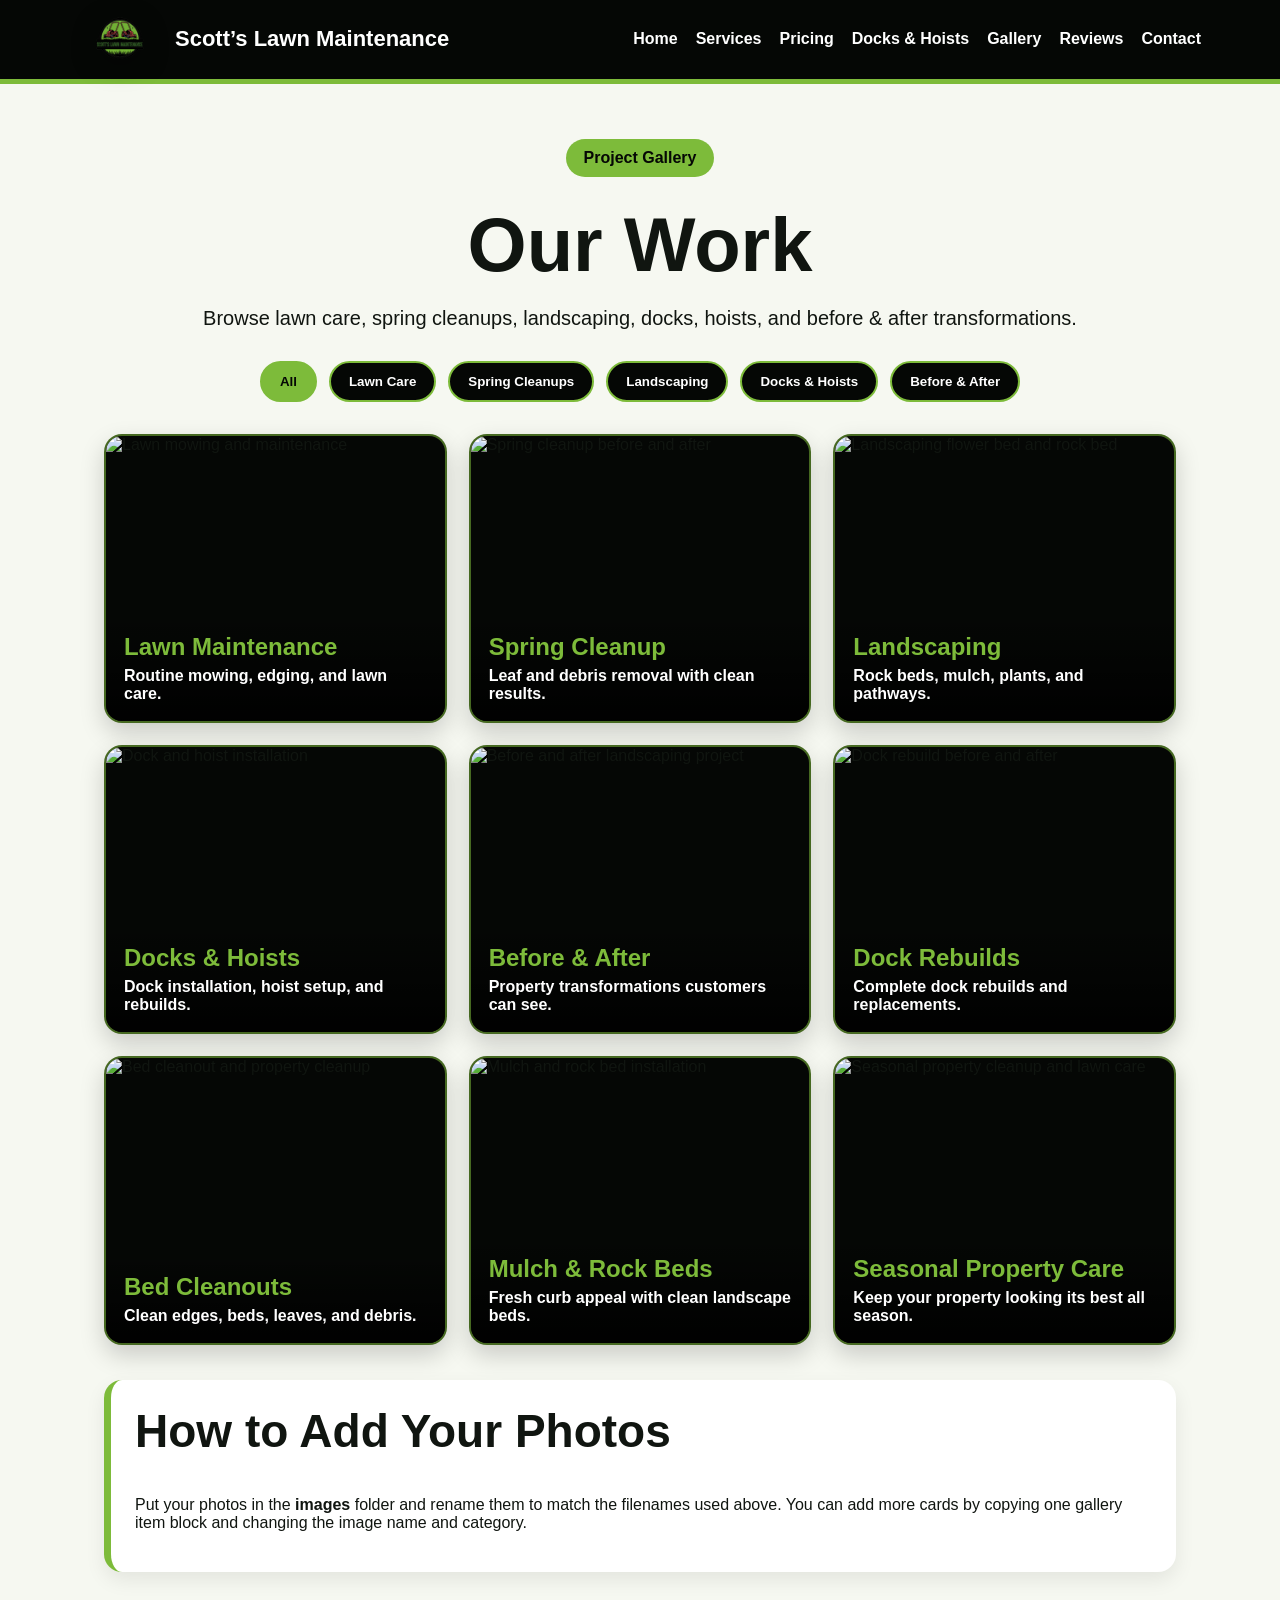
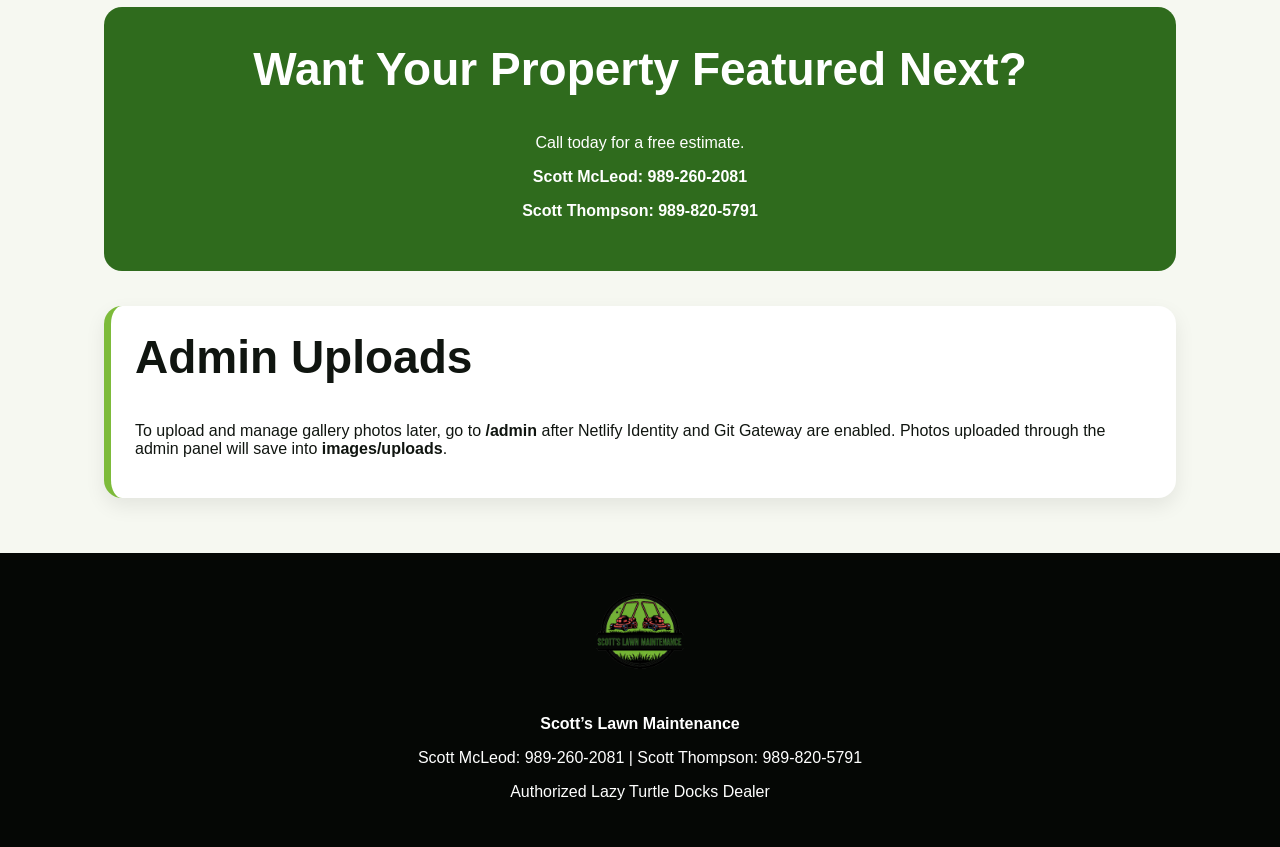
==== gallery.html @ 6bc8e344 "Add files via upload" ====
<!DOCTYPE html>
<html lang="en">
<head>
  <meta charset="UTF-8">
  <meta name="viewport" content="width=device-width, initial-scale=1.0">
  <title>Gallery | Scott’s Lawn Maintenance</title>
  <meta name="description" content="View Scott’s Lawn Maintenance project photos including lawn care, spring cleanups, landscaping, docks, hoists, and before and after transformations.">
  <link rel="stylesheet" href="style.css">
  <script src="https://identity.netlify.com/v1/netlify-identity-widget.js"></script>
</head>
<body>
<header class="header">
  <div class="header-inner">
    <a class="logo-wrap" href="index.html">
      <img src="images/logo.png" alt="Scott’s Lawn Maintenance logo">
      <span>Scott’s Lawn Maintenance</span>
    </a>

    <button class="menu-btn" id="menuBtn">☰</button>

    <nav class="nav" id="navMenu">
      <a href="index.html">Home</a>
      <a href="services.html">Services</a>
      <a href="pricing.html">Pricing</a>
      <a href="docks-hoists.html">Docks & Hoists</a>
      <a href="gallery.html">Gallery</a>
      <a href="reviews.html">Reviews</a>
      <a href="contact.html">Contact</a>
    </nav>
  </div>
</header>

<main class="section">
  <div class="gallery-hero">
    <span class="badge">Project Gallery</span>
    <h1>Our Work</h1>
    <p class="lead">
      Browse lawn care, spring cleanups, landscaping, docks, hoists, and before & after transformations.
    </p>
  </div>

  <div class="gallery-filters">
    <button class="filter-btn active" data-filter="all">All</button>
    <button class="filter-btn" data-filter="lawn">Lawn Care</button>
    <button class="filter-btn" data-filter="cleanup">Spring Cleanups</button>
    <button class="filter-btn" data-filter="landscape">Landscaping</button>
    <button class="filter-btn" data-filter="dock">Docks & Hoists</button>
    <button class="filter-btn" data-filter="beforeafter">Before & After</button>
  </div>

  <section class="gallery-grid-pro">
    <article class="gallery-item" data-category="lawn">
      <img src="images/gallery-lawn-1.jpg" alt="Lawn mowing and maintenance">
      <div class="gallery-caption">
        <h3>Lawn Maintenance</h3>
        <p>Routine mowing, edging, and lawn care.</p>
      </div>
    </article>

    <article class="gallery-item" data-category="cleanup beforeafter">
      <img src="images/gallery-cleanup-before-after-1.jpg" alt="Spring cleanup before and after">
      <div class="gallery-caption">
        <h3>Spring Cleanup</h3>
        <p>Leaf and debris removal with clean results.</p>
      </div>
    </article>

    <article class="gallery-item" data-category="landscape">
      <img src="images/gallery-landscaping-1.jpg" alt="Landscaping flower bed and rock bed">
      <div class="gallery-caption">
        <h3>Landscaping</h3>
        <p>Rock beds, mulch, plants, and pathways.</p>
      </div>
    </article>

    <article class="gallery-item" data-category="dock">
      <img src="images/gallery-dock-1.jpg" alt="Dock and hoist installation">
      <div class="gallery-caption">
        <h3>Docks & Hoists</h3>
        <p>Dock installation, hoist setup, and rebuilds.</p>
      </div>
    </article>

    <article class="gallery-item" data-category="landscape beforeafter">
      <img src="images/gallery-before-after-1.jpg" alt="Before and after landscaping project">
      <div class="gallery-caption">
        <h3>Before & After</h3>
        <p>Property transformations customers can see.</p>
      </div>
    </article>

    <article class="gallery-item" data-category="dock beforeafter">
      <img src="images/gallery-dock-rebuild-1.jpg" alt="Dock rebuild before and after">
      <div class="gallery-caption">
        <h3>Dock Rebuilds</h3>
        <p>Complete dock rebuilds and replacements.</p>
      </div>
    </article>

    <article class="gallery-item" data-category="cleanup">
      <img src="images/gallery-cleanup-2.jpg" alt="Bed cleanout and property cleanup">
      <div class="gallery-caption">
        <h3>Bed Cleanouts</h3>
        <p>Clean edges, beds, leaves, and debris.</p>
      </div>
    </article>

    <article class="gallery-item" data-category="landscape">
      <img src="images/gallery-mulch-rock-1.jpg" alt="Mulch and rock bed installation">
      <div class="gallery-caption">
        <h3>Mulch & Rock Beds</h3>
        <p>Fresh curb appeal with clean landscape beds.</p>
      </div>
    </article>

    <article class="gallery-item" data-category="lawn cleanup">
      <img src="images/gallery-seasonal-1.jpg" alt="Seasonal property cleanup and lawn care">
      <div class="gallery-caption">
        <h3>Seasonal Property Care</h3>
        <p>Keep your property looking its best all season.</p>
      </div>
    </article>
  </section>

  <div class="gallery-note">
    <h2>How to Add Your Photos</h2>
    <p>
      Put your photos in the <strong>images</strong> folder and rename them to match the filenames used above.
      You can add more cards by copying one gallery item block and changing the image name and category.
    </p>
  </div>

  <div class="contact-strip gallery-cta">
    <h2>Want Your Property Featured Next?</h2>
    <p>Call today for a free estimate.</p>
    <p><a href="tel:9892602081">Scott McLeod: 989-260-2081</a></p>
    <p><a href="tel:9898205791">Scott Thompson: 989-820-5791</a></p>
  </div>

  <div class="gallery-note">
    <h2>Admin Uploads</h2>
    <p>
      To upload and manage gallery photos later, go to <strong>/admin</strong> after Netlify Identity and Git Gateway are enabled.
      Photos uploaded through the admin panel will save into <strong>images/uploads</strong>.
    </p>
  </div>

</main>

<footer>
  <img src="images/logo.png" alt="Scott’s Lawn Maintenance logo">
  <p><strong>Scott’s Lawn Maintenance</strong></p>
  <p>Scott McLeod: 989-260-2081 | Scott Thompson: 989-820-5791</p>
  <p>Authorized Lazy Turtle Docks Dealer</p>
</footer>
<script src="script.js"></script>

<script>
  if (window.netlifyIdentity) {
    window.netlifyIdentity.on("init", user => {
      if (!user && window.location.hash.includes("invite_token")) {
        window.netlifyIdentity.open("signup");
      }
    });
  }
</script>

</body>
</html>
---- style.css ----
:root{
  --black:#050705;
  --dark:#101510;
  --green:#7DBB3A;
  --green-dark:#2F6B1D;
  --red:#D84A4A;
  --white:#ffffff;
  --cream:#f6f8f1;
  --gray:#dfe7d6;
  --gold:#f4d35e;
}

*{box-sizing:border-box}

body{
  margin:0;
  font-family:Arial, Helvetica, sans-serif;
  background:var(--cream);
  color:var(--dark);
}

a{color:var(--green-dark)}

.header{
  background:var(--black);
  border-bottom:5px solid var(--green);
  position:sticky;
  top:0;
  z-index:100;
}

.header-inner{
  max-width:1250px;
  margin:auto;
  padding:12px 5%;
  display:flex;
  align-items:center;
  justify-content:space-between;
  gap:20px;
}

.logo-wrap{
  display:flex;
  align-items:center;
  gap:14px;
  color:var(--white);
  text-decoration:none;
  font-weight:900;
  font-size:22px;
}

.logo-wrap img{
  width:82px;
  height:auto;
  filter:drop-shadow(0 6px 12px rgba(0,0,0,.5));
}

.nav{
  display:flex;
  gap:18px;
  flex-wrap:wrap;
}

.nav a{
  color:var(--white);
  text-decoration:none;
  font-weight:800;
}

.nav a:hover{
  color:var(--green);
}

.menu-btn{
  display:none;
  background:var(--green);
  border:none;
  padding:10px 14px;
  border-radius:8px;
  font-size:24px;
  font-weight:900;
}

.flood-banner{
  background:linear-gradient(90deg,var(--green-dark),var(--green));
  color:white;
  text-align:center;
  padding:10px 5%;
  font-weight:900;
  letter-spacing:.3px;
}

.flood-banner a{
  color:white;
  text-decoration:underline;
}

.hero{
  min-height:82vh;
  display:flex;
  align-items:center;
  justify-content:center;
  text-align:center;
  padding:70px 5%;
  color:var(--white);
  background:
    linear-gradient(rgba(0,0,0,.70),rgba(0,0,0,.62)),
    radial-gradient(circle at top left,rgba(125,187,58,.32),transparent 38%),
    radial-gradient(circle at bottom right,rgba(47,107,29,.4),transparent 45%),
    url("images/hero.jpg");
  background-size:cover;
  background-position:center;
}

.hero-box{
  max-width:1050px;
}

.hero-logo{
  width:min(760px, 94vw);
  margin:0 auto 24px;
  filter:drop-shadow(0 12px 24px rgba(0,0,0,.65));
}

.eyebrow{
  display:inline-block;
  background:var(--green);
  color:var(--black);
  padding:9px 18px;
  border-radius:999px;
  font-weight:900;
  letter-spacing:.5px;
}

h1{
  font-size:clamp(38px,7vw,76px);
  line-height:1;
  margin:16px 0;
}

h2{
  font-size:clamp(30px,4vw,46px);
  margin-top:0;
}

.hero p,.lead{
  font-size:20px;
  line-height:1.5;
}

.btn-row{
  display:flex;
  justify-content:center;
  gap:14px;
  flex-wrap:wrap;
  margin-top:28px;
}

.btn{
  display:inline-block;
  padding:14px 22px;
  border-radius:10px;
  font-weight:900;
  text-decoration:none;
  border:none;
  cursor:pointer;
}

.btn-primary{
  background:var(--green);
  color:var(--black);
}

.btn-outline{
  border:2px solid var(--white);
  color:var(--white);
}

.section{
  max-width:1200px;
  margin:auto;
  padding:55px 5%;
}

.section-dark{
  background:var(--black);
  color:var(--white);
  max-width:none;
}

.section-dark .section-inner{
  max-width:1200px;
  margin:auto;
}

.cards{
  display:grid;
  grid-template-columns:repeat(3,1fr);
  gap:22px;
}

.card{
  background:var(--white);
  padding:26px;
  border-radius:18px;
  box-shadow:0 10px 24px rgba(0,0,0,.12);
  border-top:7px solid var(--green);
}

.card img{
  width:100%;
  border-radius:12px;
}

.card h3{
  color:var(--green-dark);
  margin-top:0;
  font-size:24px;
}

.badge{
  display:inline-block;
  background:var(--green);
  color:var(--black);
  padding:10px 18px;
  border-radius:999px;
  font-weight:900;
  margin-bottom:14px;
}

.split{
  display:grid;
  grid-template-columns:1fr 1fr;
  gap:26px;
  align-items:center;
}

.feature-list{
  list-style:none;
  padding:0;
  margin:0;
}

.feature-list li{
  margin:12px 0;
  font-size:20px;
  font-weight:800;
}

.feature-list li::before{
  content:"✔";
  color:var(--green);
  margin-right:10px;
}

.contact-strip{
  background:var(--green-dark);
  color:var(--white);
  text-align:center;
  padding:35px 5%;
}

.contact-strip a{
  color:var(--white);
  font-weight:900;
  text-decoration:none;
}

input, select, textarea{
  width:100%;
  padding:13px;
  border-radius:10px;
  border:1px solid #cbd4c0;
  margin:7px 0 15px;
  font-size:16px;
}

label{
  font-weight:900;
}

.result{
  font-size:26px;
  color:var(--green-dark);
  font-weight:900;
}

footer{
  background:var(--black);
  color:var(--white);
  text-align:center;
  padding:30px 5%;
}

footer img{
  width:150px;
  margin:0 auto 12px;
}

@media(max-width:850px){
  .menu-btn{display:block}
  .nav{
    display:none;
    width:100%;
    flex-direction:column;
    background:#121812;
    padding:15px;
    border-radius:12px;
  }
  .nav.open{display:flex}
  .header-inner{flex-wrap:wrap}
  .cards,.split{grid-template-columns:1fr}
  .hero-logo{width:min(440px, 96vw)}
}



/* Professional Gallery Page */
.gallery-hero{
  text-align:center;
  max-width:900px;
  margin:0 auto 28px;
}

.gallery-filters{
  display:flex;
  justify-content:center;
  gap:12px;
  flex-wrap:wrap;
  margin:24px 0 32px;
}

.filter-btn{
  border:2px solid var(--green);
  background:var(--black);
  color:var(--white);
  padding:11px 18px;
  border-radius:999px;
  font-weight:900;
  cursor:pointer;
  transition:.2s ease;
}

.filter-btn:hover,
.filter-btn.active{
  background:var(--green);
  color:var(--black);
}

.gallery-grid-pro{
  display:grid;
  grid-template-columns:repeat(3, 1fr);
  gap:22px;
}

.gallery-item{
  position:relative;
  overflow:hidden;
  border-radius:18px;
  background:var(--black);
  box-shadow:0 10px 24px rgba(0,0,0,.18);
  border:2px solid rgba(125,187,58,.55);
  min-height:285px;
}

.gallery-item img{
  width:100%;
  height:285px;
  object-fit:cover;
  display:block;
  transition:transform .35s ease, opacity .35s ease;
}

.gallery-item:hover img{
  transform:scale(1.06);
  opacity:.82;
}

.gallery-caption{
  position:absolute;
  left:0;
  right:0;
  bottom:0;
  padding:18px;
  color:var(--white);
  background:linear-gradient(transparent, rgba(0,0,0,.92));
}

.gallery-caption h3{
  margin:0 0 6px;
  color:var(--green);
  font-size:24px;
}

.gallery-caption p{
  margin:0;
  font-weight:700;
}

.gallery-item.hide{
  display:none;
}

.gallery-note{
  margin-top:35px;
  background:var(--white);
  padding:24px;
  border-radius:18px;
  border-left:7px solid var(--green);
  box-shadow:0 8px 20px rgba(0,0,0,.08);
}

.gallery-cta{
  margin-top:35px;
  border-radius:18px;
}

@media(max-width:900px){
  .gallery-grid-pro{
    grid-template-columns:repeat(2, 1fr);
  }
}

@media(max-width:620px){
  .gallery-grid-pro{
    grid-template-columns:1fr;
  }

  .gallery-item img{
    height:260px;
  }
}
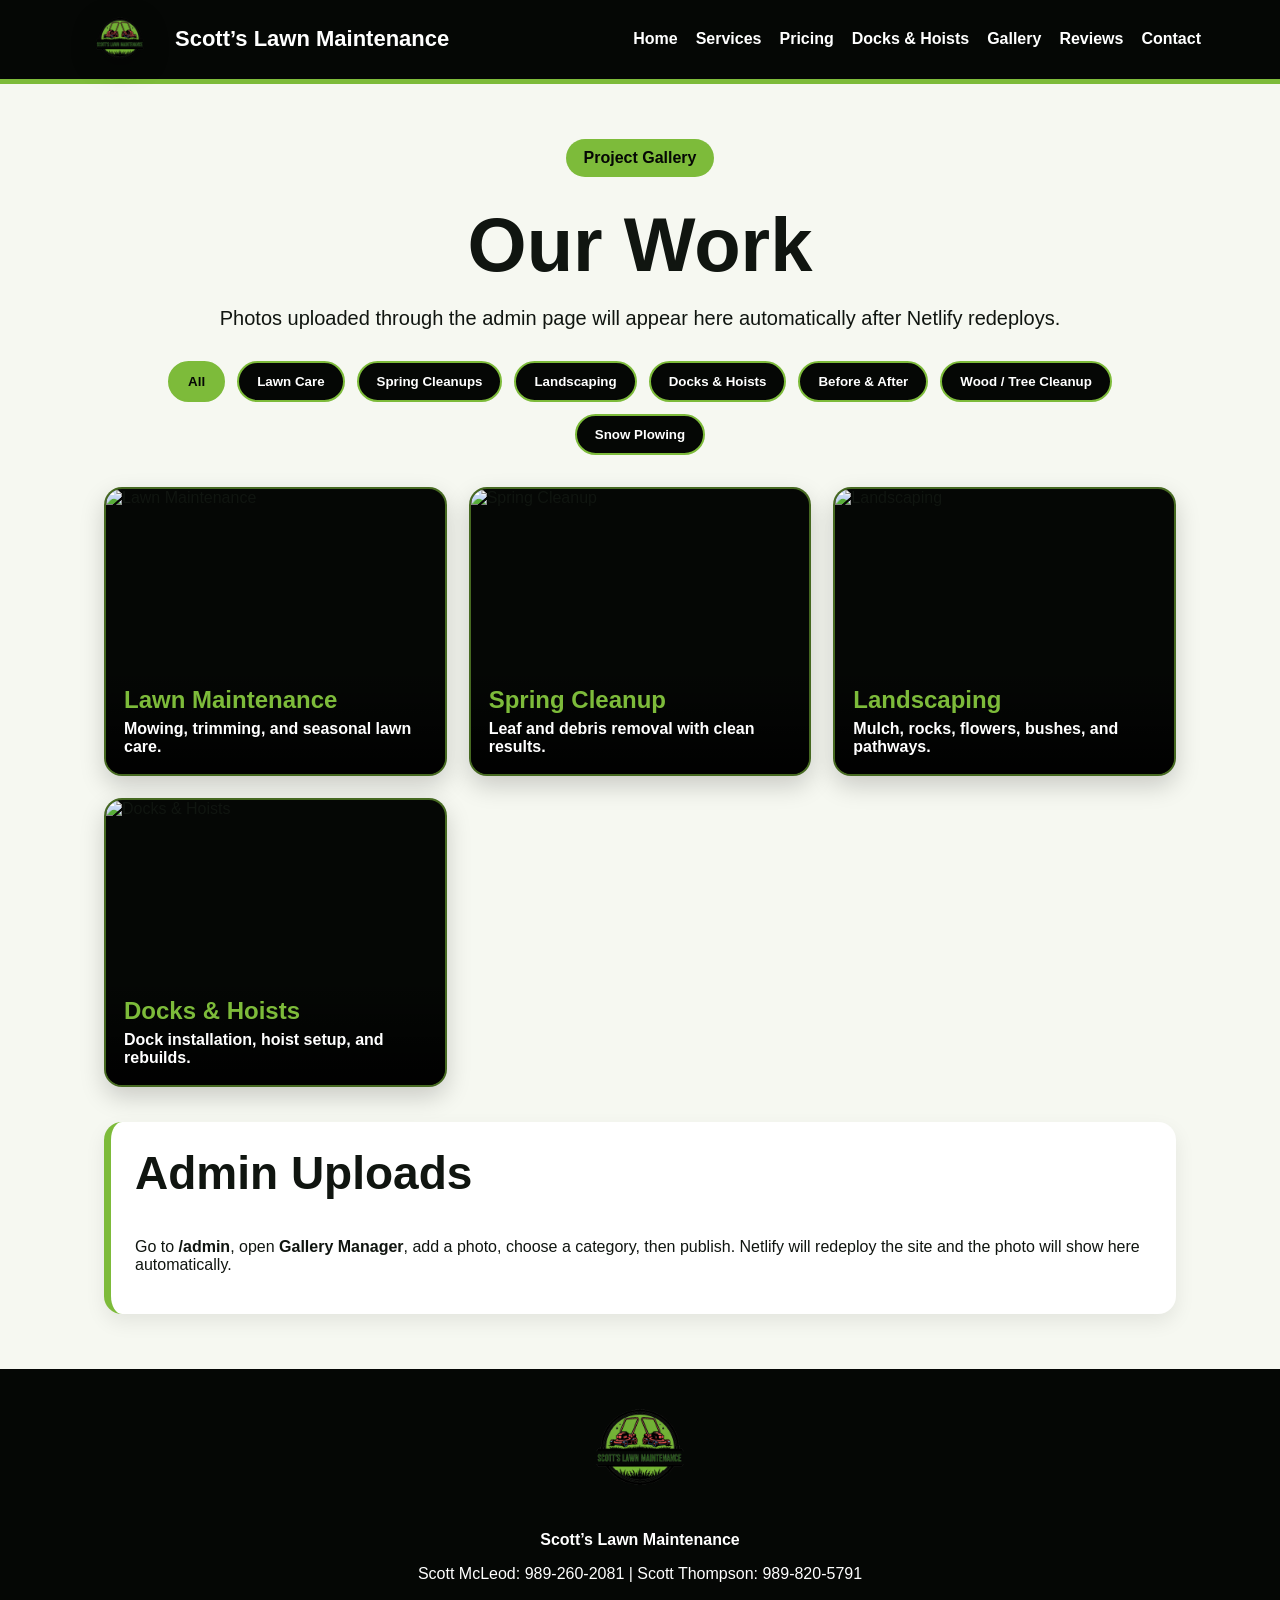
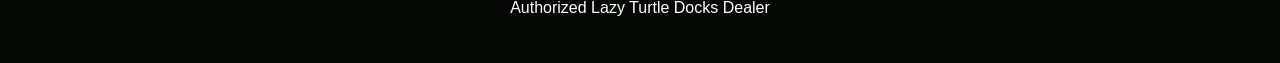
==== commit ae25a8ad: "Add files via upload" ====
--- a/gallery.html
+++ b/gallery.html
@@ -4,7 +4,7 @@
   <meta charset="UTF-8">
   <meta name="viewport" content="width=device-width, initial-scale=1.0">
   <title>Gallery | Scott’s Lawn Maintenance</title>
-  <meta name="description" content="View Scott’s Lawn Maintenance project photos including lawn care, spring cleanups, landscaping, docks, hoists, and before and after transformations.">
+  <meta name="description" content="Scott’s Lawn Maintenance project gallery for lawn care, spring cleanups, landscaping, docks, hoists, and before and after projects.">
   <link rel="stylesheet" href="style.css">
   <script src="https://identity.netlify.com/v1/netlify-identity-widget.js"></script>
 </head>
@@ -16,7 +16,7 @@
       <span>Scott’s Lawn Maintenance</span>
     </a>
 
-    <button class="menu-btn" id="menuBtn">☰</button>
+    <button class="menu-btn" id="menuBtn" type="button">☰</button>
 
     <nav class="nav" id="navMenu">
       <a href="index.html">Home</a>
@@ -34,9 +34,7 @@
   <div class="gallery-hero">
     <span class="badge">Project Gallery</span>
     <h1>Our Work</h1>
-    <p class="lead">
-      Browse lawn care, spring cleanups, landscaping, docks, hoists, and before & after transformations.
-    </p>
+    <p class="lead">Photos uploaded through the admin page will appear here automatically after Netlify redeploys.</p>
   </div>
 
   <div class="gallery-filters">
@@ -46,105 +44,21 @@
     <button class="filter-btn" data-filter="landscape">Landscaping</button>
     <button class="filter-btn" data-filter="dock">Docks & Hoists</button>
     <button class="filter-btn" data-filter="beforeafter">Before & After</button>
+    <button class="filter-btn" data-filter="wood">Wood / Tree Cleanup</button>
+    <button class="filter-btn" data-filter="snow">Snow Plowing</button>
   </div>
 
-  <section class="gallery-grid-pro">
-    <article class="gallery-item" data-category="lawn">
-      <img src="images/gallery-lawn-1.jpg" alt="Lawn mowing and maintenance">
-      <div class="gallery-caption">
-        <h3>Lawn Maintenance</h3>
-        <p>Routine mowing, edging, and lawn care.</p>
-      </div>
-    </article>
-
-    <article class="gallery-item" data-category="cleanup beforeafter">
-      <img src="images/gallery-cleanup-before-after-1.jpg" alt="Spring cleanup before and after">
-      <div class="gallery-caption">
-        <h3>Spring Cleanup</h3>
-        <p>Leaf and debris removal with clean results.</p>
-      </div>
-    </article>
-
-    <article class="gallery-item" data-category="landscape">
-      <img src="images/gallery-landscaping-1.jpg" alt="Landscaping flower bed and rock bed">
-      <div class="gallery-caption">
-        <h3>Landscaping</h3>
-        <p>Rock beds, mulch, plants, and pathways.</p>
-      </div>
-    </article>
-
-    <article class="gallery-item" data-category="dock">
-      <img src="images/gallery-dock-1.jpg" alt="Dock and hoist installation">
-      <div class="gallery-caption">
-        <h3>Docks & Hoists</h3>
-        <p>Dock installation, hoist setup, and rebuilds.</p>
-      </div>
-    </article>
-
-    <article class="gallery-item" data-category="landscape beforeafter">
-      <img src="images/gallery-before-after-1.jpg" alt="Before and after landscaping project">
-      <div class="gallery-caption">
-        <h3>Before & After</h3>
-        <p>Property transformations customers can see.</p>
-      </div>
-    </article>
-
-    <article class="gallery-item" data-category="dock beforeafter">
-      <img src="images/gallery-dock-rebuild-1.jpg" alt="Dock rebuild before and after">
-      <div class="gallery-caption">
-        <h3>Dock Rebuilds</h3>
-        <p>Complete dock rebuilds and replacements.</p>
-      </div>
-    </article>
-
-    <article class="gallery-item" data-category="cleanup">
-      <img src="images/gallery-cleanup-2.jpg" alt="Bed cleanout and property cleanup">
-      <div class="gallery-caption">
-        <h3>Bed Cleanouts</h3>
-        <p>Clean edges, beds, leaves, and debris.</p>
-      </div>
-    </article>
-
-    <article class="gallery-item" data-category="landscape">
-      <img src="images/gallery-mulch-rock-1.jpg" alt="Mulch and rock bed installation">
-      <div class="gallery-caption">
-        <h3>Mulch & Rock Beds</h3>
-        <p>Fresh curb appeal with clean landscape beds.</p>
-      </div>
-    </article>
-
-    <article class="gallery-item" data-category="lawn cleanup">
-      <img src="images/gallery-seasonal-1.jpg" alt="Seasonal property cleanup and lawn care">
-      <div class="gallery-caption">
-        <h3>Seasonal Property Care</h3>
-        <p>Keep your property looking its best all season.</p>
-      </div>
-    </article>
+  <section id="galleryGrid" class="gallery-grid-pro">
+    <p class="lead">Loading gallery...</p>
   </section>
-
-  <div class="gallery-note">
-    <h2>How to Add Your Photos</h2>
-    <p>
-      Put your photos in the <strong>images</strong> folder and rename them to match the filenames used above.
-      You can add more cards by copying one gallery item block and changing the image name and category.
-    </p>
-  </div>
-
-  <div class="contact-strip gallery-cta">
-    <h2>Want Your Property Featured Next?</h2>
-    <p>Call today for a free estimate.</p>
-    <p><a href="tel:9892602081">Scott McLeod: 989-260-2081</a></p>
-    <p><a href="tel:9898205791">Scott Thompson: 989-820-5791</a></p>
-  </div>
 
   <div class="gallery-note">
     <h2>Admin Uploads</h2>
     <p>
-      To upload and manage gallery photos later, go to <strong>/admin</strong> after Netlify Identity and Git Gateway are enabled.
-      Photos uploaded through the admin panel will save into <strong>images/uploads</strong>.
+      Go to <strong>/admin</strong>, open <strong>Gallery Manager</strong>, add a photo, choose a category, then publish.
+      Netlify will redeploy the site and the photo will show here automatically.
     </p>
   </div>
-
 </main>
 
 <footer>
@@ -153,17 +67,76 @@
   <p>Scott McLeod: 989-260-2081 | Scott Thompson: 989-820-5791</p>
   <p>Authorized Lazy Turtle Docks Dealer</p>
 </footer>
+
 <script src="script.js"></script>
+<script>
+async function loadGallery(){
+  const grid = document.getElementById("galleryGrid");
 
-<script>
-  if (window.netlifyIdentity) {
-    window.netlifyIdentity.on("init", user => {
-      if (!user && window.location.hash.includes("invite_token")) {
-        window.netlifyIdentity.open("signup");
-      }
+  try{
+    const response = await fetch("data/gallery.json?cache=" + Date.now());
+    const data = await response.json();
+    const photos = data.photos || [];
+
+    if(!photos.length){
+      grid.innerHTML = "<p class='lead'>No photos uploaded yet.</p>";
+      return;
+    }
+
+    grid.innerHTML = photos.map(photo => {
+      const title = photo.title || "Project Photo";
+      const desc = photo.description || "";
+      const category = photo.category || "all";
+      const image = photo.image || "";
+      return `
+        <article class="gallery-item" data-category="${category}">
+          <img src="${image}" alt="${title}">
+          <div class="gallery-caption">
+            <h3>${title}</h3>
+            <p>${desc}</p>
+          </div>
+        </article>
+      `;
+    }).join("");
+
+    setupGalleryFilters();
+  }catch(error){
+    grid.innerHTML = "<p class='lead'>Gallery could not load. Check data/gallery.json.</p>";
+  }
+}
+
+function setupGalleryFilters(){
+  const filterButtons = document.querySelectorAll(".filter-btn");
+  const galleryItems = document.querySelectorAll(".gallery-item");
+
+  filterButtons.forEach(button => {
+    button.addEventListener("click", () => {
+      filterButtons.forEach(btn => btn.classList.remove("active"));
+      button.classList.add("active");
+
+      const filter = button.getAttribute("data-filter");
+
+      galleryItems.forEach(item => {
+        const category = item.getAttribute("data-category") || "";
+        if(filter === "all" || category.includes(filter)){
+          item.classList.remove("hide");
+        }else{
+          item.classList.add("hide");
+        }
+      });
     });
-  }
+  });
+}
+
+loadGallery();
+
+if (window.netlifyIdentity) {
+  window.netlifyIdentity.on("init", user => {
+    if (!user && window.location.hash.includes("invite_token")) {
+      window.netlifyIdentity.open("signup");
+    }
+  });
+}
 </script>
-
 </body>
 </html>
--- a/style.css
+++ b/style.css
@@ -431,3 +431,116 @@
     height:260px;
   }
 }
+
+
+
+/* Automatic Gallery Page */
+.gallery-hero{
+  text-align:center;
+  max-width:900px;
+  margin:0 auto 28px;
+}
+
+.gallery-filters{
+  display:flex;
+  justify-content:center;
+  gap:12px;
+  flex-wrap:wrap;
+  margin:24px 0 32px;
+}
+
+.filter-btn{
+  border:2px solid var(--green);
+  background:var(--black);
+  color:var(--white);
+  padding:11px 18px;
+  border-radius:999px;
+  font-weight:900;
+  cursor:pointer;
+  transition:.2s ease;
+}
+
+.filter-btn:hover,
+.filter-btn.active{
+  background:var(--green);
+  color:var(--black);
+}
+
+.gallery-grid-pro{
+  display:grid;
+  grid-template-columns:repeat(3, 1fr);
+  gap:22px;
+}
+
+.gallery-item{
+  position:relative;
+  overflow:hidden;
+  border-radius:18px;
+  background:var(--black);
+  box-shadow:0 10px 24px rgba(0,0,0,.18);
+  border:2px solid rgba(125,187,58,.55);
+  min-height:285px;
+}
+
+.gallery-item img{
+  width:100%;
+  height:285px;
+  object-fit:cover;
+  display:block;
+  transition:transform .35s ease, opacity .35s ease;
+}
+
+.gallery-item:hover img{
+  transform:scale(1.06);
+  opacity:.82;
+}
+
+.gallery-caption{
+  position:absolute;
+  left:0;
+  right:0;
+  bottom:0;
+  padding:18px;
+  color:var(--white);
+  background:linear-gradient(transparent, rgba(0,0,0,.92));
+}
+
+.gallery-caption h3{
+  margin:0 0 6px;
+  color:var(--green);
+  font-size:24px;
+}
+
+.gallery-caption p{
+  margin:0;
+  font-weight:700;
+}
+
+.gallery-item.hide{
+  display:none;
+}
+
+.gallery-note{
+  margin-top:35px;
+  background:var(--white);
+  padding:24px;
+  border-radius:18px;
+  border-left:7px solid var(--green);
+  box-shadow:0 8px 20px rgba(0,0,0,.08);
+}
+
+@media(max-width:900px){
+  .gallery-grid-pro{
+    grid-template-columns:repeat(2, 1fr);
+  }
+}
+
+@media(max-width:620px){
+  .gallery-grid-pro{
+    grid-template-columns:1fr;
+  }
+
+  .gallery-item img{
+    height:260px;
+  }
+}
